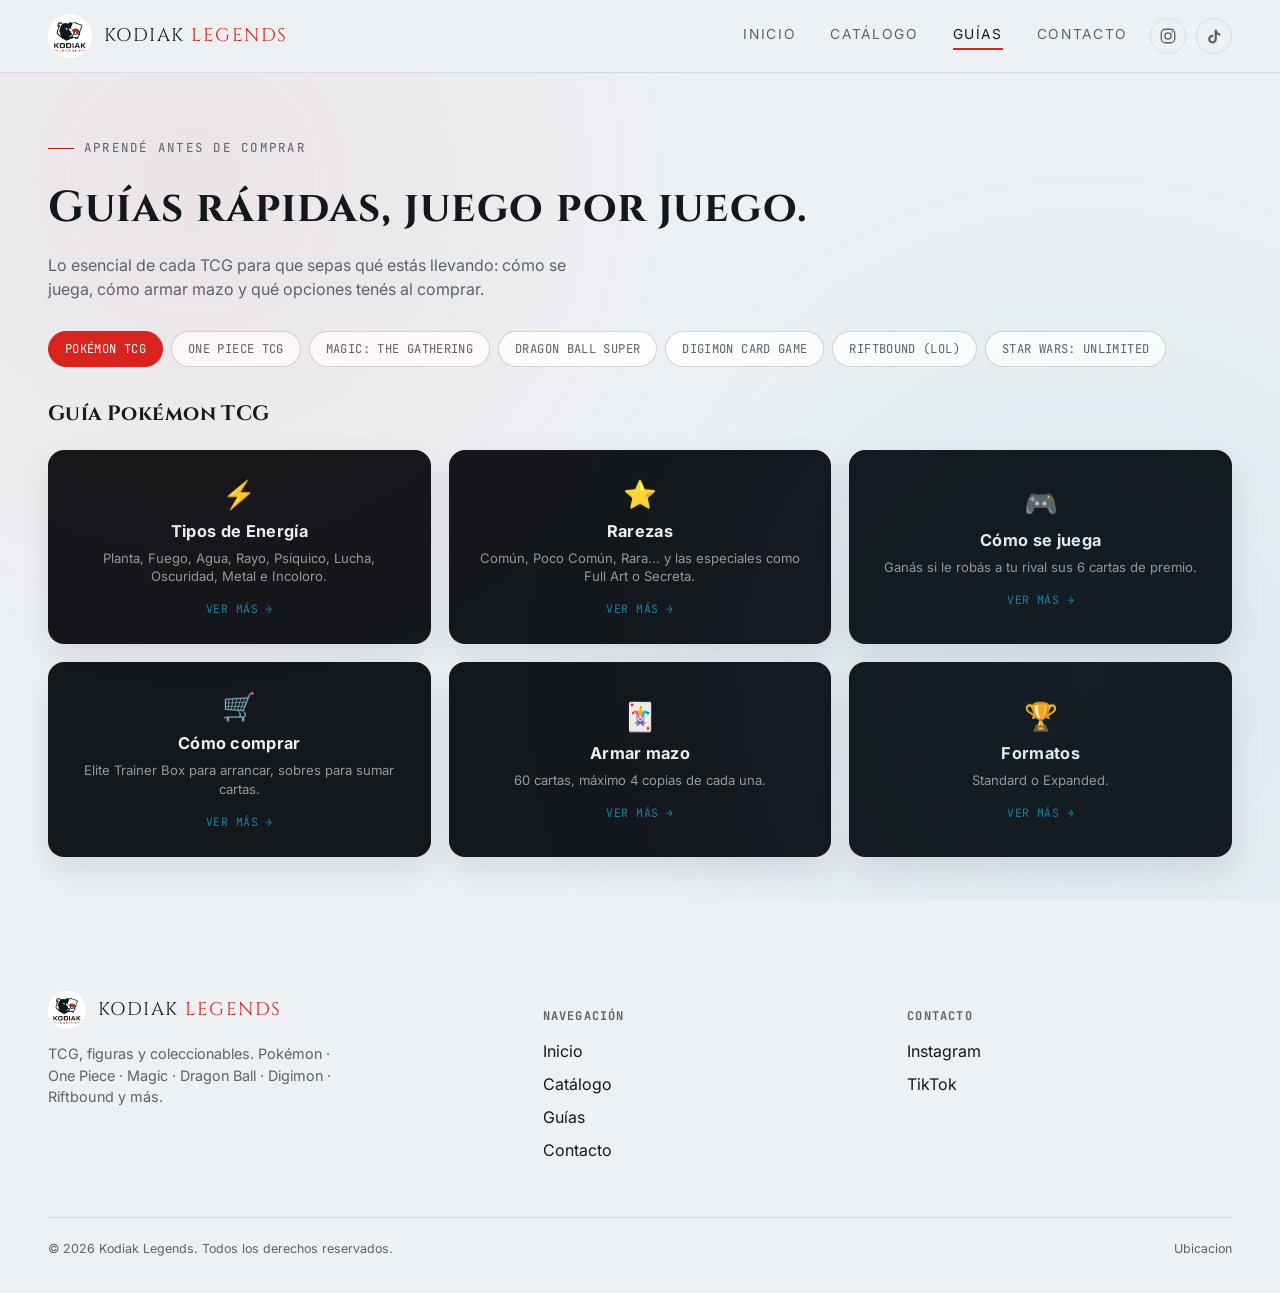
==== guias.html @ 85f3c614 "Primera version Kodiak Legends" ====
<!DOCTYPE html>
<html lang="es-AR">
<head>
<meta charset="UTF-8">
<meta name="viewport" content="width=device-width, initial-scale=1.0">
<title>Guías — Kodiak Legends</title>
<meta name="description" content="Guías rápidas de Pokémon TCG, One Piece, Magic, Dragon Ball, Digimon, Riftbound y Star Wars: Unlimited. Aprendé a jugar y a comprar.">
<link rel="icon" href="assets/logo.png">
<link rel="stylesheet" href="css/style.css">
</head>
<body>
<div class="bg-noise"></div>

<header class="site-header">
  <div class="wrap">
    <a href="index.html" class="brand">
      <img src="assets/logo.png" alt="Kodiak Legends">
      <span class="brand-name">KODIAK <span>LEGENDS</span></span>
    </a>
    <div class="nav-right">
      <nav class="nav-links">
        <a href="index.html">Inicio</a>
        <a href="products.html">Catálogo</a>
        <a href="guias.html" class="active">Guías</a>
        <a href="index.html#contacto">Contacto</a>
      </nav>
      <div class="social-icons">
        <a href="#" data-ig-link target="_blank" rel="noopener" aria-label="Instagram">
          <svg viewBox="0 0 24 24" width="18" height="18" fill="none" stroke="currentColor" stroke-width="1.8" stroke-linecap="round" stroke-linejoin="round">
            <rect x="3" y="3" width="18" height="18" rx="5.5"/>
            <circle cx="12" cy="12" r="4.2"/>
            <circle cx="17.4" cy="6.6" r="1.1" fill="currentColor" stroke="none"/>
          </svg>
        </a>
        <a href="#" data-tiktok-link target="_blank" rel="noopener" aria-label="TikTok">
          <svg viewBox="0 0 24 24" width="17" height="17" fill="currentColor">
            <path d="M16.6 5.82c-.85-.93-1.32-2.13-1.32-3.4h-3.2v13.34c0 1.6-1.3 2.9-2.9 2.9-1.6 0-2.9-1.3-2.9-2.9 0-1.6 1.3-2.9 2.9-2.9.28 0 .55.04.8.12v-3.28a6.14 6.14 0 0 0-.8-.05c-3.37 0-6.1 2.73-6.1 6.1 0 3.37 2.73 6.1 6.1 6.1 3.37 0 6.1-2.73 6.1-6.1V9.28a8.36 8.36 0 0 0 4.9 1.56V7.64c-1.16 0-2.26-.4-3.18-1.08a5.6 5.6 0 0 1-.4-.74z"/>
          </svg>
        </a>
      </div>
      <button class="hamburger" aria-label="Abrir menú"><span></span><span></span><span></span></button>
    </div>
  </div>
</header>

<main>
  <section class="guide-header">
    <div class="wrap">
      <p class="eyebrow">Aprendé antes de comprar</p>
      <h1>Guías rápidas, juego por juego.</h1>
      <p>Lo esencial de cada TCG para que sepas qué estás llevando: cómo se juega, cómo armar mazo y qué opciones tenés al comprar.</p>
    </div>
  </section>

  <div class="wrap">
    <div class="guide-tabs" id="guideTabs"></div>
    <h2 class="guide-active-title" id="guideActiveTitle"></h2>
    <div class="guide-grid" id="guideGrid"></div>
  </div>
</main>

<footer class="site-footer">
  <div class="wrap">
    <div class="footer-grid">
      <div>
        <div class="footer-brand">
          <img src="assets/logo.png" alt="Kodiak Legends">
          <span class="brand-name">KODIAK <span>LEGENDS</span></span>
        </div>
        <p style="color:var(--bone-dim); max-width:32ch; font-size:0.9rem;">TCG, figuras y coleccionables. Pokémon · One Piece · Magic · Dragon Ball · Digimon · Riftbound y más.</p>
      </div>
      <div>
        <h4>Navegación</h4>
        <ul>
          <li><a href="index.html">Inicio</a></li>
          <li><a href="products.html">Catálogo</a></li>
          <li><a href="guias.html">Guías</a></li>
          <li><a href="index.html#contacto">Contacto</a></li>
        </ul>
      </div>
      <div>
        <h4>Contacto</h4>
        <ul>
          <li><a href="#" data-ig-link target="_blank" rel="noopener">Instagram</a></li>
          <li><a href="#" data-tiktok-link target="_blank" rel="noopener">TikTok</a></li>
        </ul>
      </div>
    </div>
    <div class="footer-bottom">
      <span>© 2026 Kodiak Legends. Todos los derechos reservados.</span>
      <span>Ubicacion</span>
    </div>
  </div>
</footer>

<script src="js/products.js"></script>
<script src="js/guides.js"></script>
<script src="js/main.js"></script>
<script>
  document.addEventListener("DOMContentLoaded", () => {
    const tabsEl = document.getElementById("guideTabs");
    const gridEl = document.getElementById("guideGrid");

    let active = GUIDE_GAMES[0].id;
    const initialHash = window.location.hash.replace("#", "");
    if (GUIDE_GAMES.some((g) => g.id === initialHash)) active = initialHash;

    function renderTabs() {
      tabsEl.innerHTML = GUIDE_GAMES.map(
        (g) => `<button class="guide-tab ${g.id === active ? "active" : ""}" data-game="${g.id}">${g.name}</button>`
      ).join("");
    }

    function renderGrid() {
      const game = GUIDE_GAMES.find((g) => g.id === active);
      document.getElementById("guideActiveTitle").textContent = `Guía ${game.name}`;
      gridEl.innerHTML = game.topics
        .map(
          (t, i) => `<button class="guide-plate" data-topic="${i}" aria-label="Abrir ${t.title}">
            <span class="guide-plate-icon">${t.icon}</span>
            <h3>${t.title}</h3>
            <p>${t.teaser}</p>
            <span class="guide-plate-cta">Ver más →</span>
          </button>`
        )
        .join("");
      gridEl.querySelectorAll(".guide-plate").forEach((el) => {
        el.addEventListener("click", () => openGuideModal(game, game.topics[Number(el.dataset.topic)]));
      });
    }

    /* ---------- Modal de guía ---------- */
    function ensureGuideModal() {
      if (document.getElementById("guideModal")) return;
      const overlay = document.createElement("div");
      overlay.className = "modal-overlay";
      overlay.id = "guideModal";
      overlay.innerHTML = `
        <div class="guide-modal-box">
          <button class="modal-close" aria-label="Cerrar">✕</button>
          <span class="guide-modal-icon" id="guideModalIcon"></span>
          <span class="card-cat" id="guideModalGame"></span>
          <h3 id="guideModalTitle"></h3>
          <p class="modal-desc" id="guideModalDesc"></p>
        </div>`;
      document.body.appendChild(overlay);
      overlay.addEventListener("click", (e) => {
        if (e.target === overlay || e.target.classList.contains("modal-close")) closeGuideModal();
      });
      document.addEventListener("keydown", (e) => {
        if (e.key === "Escape") closeGuideModal();
      });
    }
    function openGuideModal(game, topic) {
      ensureGuideModal();
      document.getElementById("guideModalIcon").textContent = topic.icon;
      document.getElementById("guideModalGame").textContent = game.name;
      document.getElementById("guideModalTitle").textContent = topic.title;
      document.getElementById("guideModalDesc").textContent = topic.desc;
      document.getElementById("guideModal").classList.add("open");
    }
    function closeGuideModal() {
      const overlay = document.getElementById("guideModal");
      if (overlay) overlay.classList.remove("open");
    }

    tabsEl.addEventListener("click", (e) => {
      const btn = e.target.closest(".guide-tab");
      if (!btn) return;
      active = btn.dataset.game;
      history.replaceState(null, "", `#${active}`);
      renderTabs();
      renderGrid();
    });

    renderTabs();
    renderGrid();
  });
</script>
</body>
</html>
---- css/style.css ----
/* ============================================================
   KODIAK LEGENDS — Design tokens
   ============================================================ */
@import url('https://fonts.googleapis.com/css2?family=Cinzel:wght@500;600;700;900&family=Inter:wght@400;500;600;700&family=JetBrains+Mono:wght@400;600;700&display=swap');

:root {
  /* color — tema claro, distinto del negro de Omega Store */
  --ink: #EDF1F4;
  /* fondo general, gris acero muy claro */
  --ink-2: #FFFFFF;
  /* tarjetas / paneles */
  --ink-3: #E2E8ED;
  /* borde / degradé sutil */
  --bone: #14171B;
  /* texto principal (casi negro) */
  --bone-dim: #5B626B;
  /* texto secundario */
  --red: #D9241E;
  --red-dim: #AD1D18;
  --frost: #1E7FA0;
  /* celeste/hielo profundo, legible sobre fondo claro */
  --frost-dim: #145A73;
  --gold: #A6771F;
  --on-accent: #FFFFFF;
  /* texto sobre botones de color solido */

  /* type */
  --f-display: 'Cinzel', serif;
  --f-body: 'Inter', sans-serif;
  --f-mono: 'JetBrains Mono', monospace;

  /* layout */
  --maxw: 1240px;
  --radius-card: 18px;
  --border-thin: 1px solid rgba(20, 23, 27, 0.10);
  --header-h: 78px;
}

* {
  box-sizing: border-box;
}

html {
  scroll-behavior: smooth;
}

body {
  margin: 0;
  background: var(--ink);
  color: var(--bone);
  font-family: var(--f-body);
  line-height: 1.5;
  -webkit-font-smoothing: antialiased;
}

img {
  max-width: 100%;
  display: block;
}

a {
  color: inherit;
  text-decoration: none;
}

ul {
  list-style: none;
  margin: 0;
  padding: 0;
}

h1,
h2,
h3 {
  font-family: var(--f-display);
  margin: 0;
  letter-spacing: 0.02em;
}

p {
  margin: 0;
}

.wrap {
  max-width: var(--maxw);
  margin: 0 auto;
  padding: 0 28px;
}

@media (prefers-reduced-motion: reduce) {
  * {
    animation-duration: 0.001ms !important;
    transition-duration: 0.001ms !important;
  }
}

/* ---------- Textured background ---------- */
.bg-noise {
  position: fixed;
  inset: 0;
  pointer-events: none;
  z-index: 0;
  background-image:
    radial-gradient(circle at 15% 20%, rgba(217, 36, 30, 0.06), transparent 40%),
    radial-gradient(circle at 85% 75%, rgba(30, 127, 160, 0.07), transparent 45%);
}

/* ============================================================
   HEADER
   ============================================================ */
.site-header {
  position: sticky;
  top: 0;
  z-index: 50;
  background: rgba(237, 241, 244, 0.88);
  backdrop-filter: blur(10px);
  border-bottom: var(--border-thin);
}

.site-header .wrap {
  display: flex;
  align-items: center;
  justify-content: space-between;
  padding-top: 14px;
  padding-bottom: 14px;
  gap: 20px;
}

.brand {
  display: flex;
  align-items: center;
  gap: 12px;
}

.brand img {
  height: 44px;
  width: 44px;
  object-fit: cover;
  border-radius: 50%;
}

.brand-name {
  font-family: var(--f-display);
  font-size: 1.15rem;
  letter-spacing: 0.08em;
}

.brand-name span {
  color: var(--red);
}

.nav-right {
  display: flex;
  align-items: center;
  gap: 22px;
}

.nav-links {
  display: flex;
  align-items: center;
  gap: 34px;
}

.nav-links a {
  font-size: 0.86rem;
  text-transform: uppercase;
  letter-spacing: 0.12em;
  color: var(--bone-dim);
  transition: color 0.2s ease;
  position: relative;
  padding-bottom: 4px;
}

.nav-links a:hover,
.nav-links a.active {
  color: var(--bone);
}

.nav-links a.active::after {
  content: "";
  position: absolute;
  left: 0;
  right: 0;
  bottom: -2px;
  height: 2px;
  background: var(--red);
}

.social-icons {
  display: flex;
  align-items: center;
  gap: 10px;
}

.social-icons a {
  width: 36px;
  height: 36px;
  border-radius: 50%;
  display: flex;
  align-items: center;
  justify-content: center;
  border: var(--border-thin);
  color: var(--bone-dim);
  transition: all 0.2s ease;
}

.social-icons a svg {
  display: block;
}

.social-icons a:hover {
  border-color: var(--frost);
  color: var(--frost);
  transform: translateY(-2px);
}

.hamburger {
  display: none;
  flex-direction: column;
  gap: 5px;
  background: none;
  border: none;
  cursor: pointer;
  padding: 6px;
}

.hamburger span {
  width: 24px;
  height: 2px;
  background: var(--bone);
  transition: all 0.25s ease;
}

.hamburger.open span:nth-child(1) {
  transform: translateY(7px) rotate(45deg);
}

.hamburger.open span:nth-child(2) {
  opacity: 0;
}

.hamburger.open span:nth-child(3) {
  transform: translateY(-7px) rotate(-45deg);
}

/* ============================================================
   HERO
   ============================================================ */
.hero {
  position: relative;
  z-index: 1;
  padding: 96px 0 64px;
  overflow: hidden;
}

.hero .wrap {
  display: grid;
  grid-template-columns: 1.1fr 0.9fr;
  gap: 48px;
  align-items: center;
}

.eyebrow {
  font-family: var(--f-mono);
  font-size: 0.78rem;
  letter-spacing: 0.18em;
  text-transform: uppercase;
  color: var(--red-dim);
  display: flex;
  align-items: center;
  gap: 10px;
  margin-bottom: 18px;
}

.eyebrow::before {
  content: "";
  width: 26px;
  height: 1px;
  background: var(--red-dim);
}

.hero h1 {
  font-size: clamp(2.4rem, 4.6vw, 3.8rem);
  line-height: 1.05;
  font-weight: 700;
}

.hero h1 em {
  font-style: normal;
  color: var(--frost);
}

.hero p.lead {
  margin-top: 22px;
  max-width: 46ch;
  color: var(--bone-dim);
  font-size: 1.05rem;
}

.hero-actions {
  display: flex;
  gap: 16px;
  margin-top: 34px;
  flex-wrap: wrap;
}

.btn {
  display: inline-flex;
  align-items: center;
  gap: 8px;
  padding: 14px 26px;
  font-family: var(--f-mono);
  font-size: 0.82rem;
  letter-spacing: 0.04em;
  text-transform: uppercase;
  border-radius: 10px;
  cursor: pointer;
  border: 1px solid transparent;
  transition: transform 0.2s ease, background 0.2s ease;
}

.btn:hover {
  transform: translateY(-2px);
}

.btn-primary {
  background: var(--red);
  color: var(--on-accent);
}

.btn-primary:hover {
  background: var(--red-dim);
}

.btn-outline {
  border-color: rgba(20, 23, 27, 0.22);
  color: var(--bone);
}

.btn-outline:hover {
  border-color: var(--frost);
  color: var(--frost);
}

/* ---------- Hero visual: emblema circular con el logo (marca, no navegación) ---------- */
.hero-emblem {
  position: relative;
  width: 100%;
  max-width: 340px;
  aspect-ratio: 1/1;
  margin: 0 auto;
}
.emblem-ring {
  position: absolute; inset: 0; border-radius: 50%;
  border: 1px solid rgba(20,23,27,0.14);
  animation: emblem-spin 55s linear infinite;
}
.emblem-ring.ring-2 {
  inset: 32px; border-style: dashed; border-color: rgba(30,127,160,0.35);
  animation-duration: 70s; animation-direction: reverse;
}
.emblem-ring.ring-3 { inset: 60px; border-color: rgba(217,36,30,0.2); animation: none; }
@keyframes emblem-spin { to { transform: rotate(360deg); } }
.emblem-logo {
  position: absolute; top: 50%; left: 50%; transform: translate(-50%, -50%);
  width: 46%; height: 46%; object-fit: cover; border-radius: 50%;
  background: var(--ink-2); border: 1px solid rgba(20,23,27,0.10);
  filter: drop-shadow(0 18px 30px rgba(20,23,27,0.18));
}

/* ============================================================
   ÍNDICE DE CATEGORÍAS (tabla de contenidos, no grilla de íconos)
   ============================================================ */
.chapter-list { border-top: var(--border-thin); }
.chapter-row {
  display: flex; align-items: center; gap: 22px; padding: 20px 6px;
  border-bottom: var(--border-thin);
  transition: padding-left 0.2s ease, border-color 0.2s ease, background 0.2s ease;
}
.chapter-row:hover { padding-left: 16px; border-color: rgba(217,36,30,0.35); background: var(--ink-2); }
.chapter-index { font-family: var(--f-mono); font-size: 0.82rem; color: var(--bone-dim); width: 30px; flex-shrink: 0; }
.chapter-icon { font-size: 1.5rem; width: 40px; text-align: center; flex-shrink: 0; }
.chapter-info { flex: 1; display: flex; flex-direction: column; gap: 2px; }
.chapter-info .chapter-name { font-family: var(--f-display); font-size: 1.05rem; }
.chapter-info .chapter-count { font-family: var(--f-mono); font-size: 0.76rem; color: var(--bone-dim); }
.chapter-arrow { font-family: var(--f-mono); color: var(--frost); flex-shrink: 0; }

/* ============================================================
   CÓMO FUNCIONA (paso a paso)
   ============================================================ */
.how-it-works { padding-top: 24px; }
.steps-grid { display: grid; grid-template-columns: repeat(3, 1fr); gap: 22px; }
.step-card {
  background: var(--ink-2); border: var(--border-thin); border-radius: 16px; padding: 26px 22px;
  position: relative;
}
.step-num {
  display: inline-block; font-family: var(--f-mono); font-size: 0.8rem; font-weight: 700;
  color: var(--red); border: 1px solid rgba(217,36,30,0.3); border-radius: 999px; padding: 4px 12px;
  margin-bottom: 14px;
}
.step-card h3 { font-size: 1.1rem; margin-bottom: 8px; }
.step-card p { color: var(--bone-dim); font-size: 0.92rem; }

/* ============================================================
   SECTION HEADINGS
   ============================================================ */
.section {
  position: relative;
  z-index: 1;
  padding: 70px 0;
}

.section-head {
  display: flex;
  align-items: flex-end;
  justify-content: space-between;
  margin-bottom: 38px;
  gap: 20px;
  flex-wrap: wrap;
}

.section-head h2 {
  font-size: clamp(1.6rem, 2.6vw, 2.2rem);
}

.section-head p {
  color: var(--bone-dim);
  max-width: 40ch;
  margin-top: 8px;
}

.section-link {
  font-family: var(--f-mono);
  font-size: 0.8rem;
  color: var(--frost);
  white-space: nowrap;
}

.section-link:hover {
  text-decoration: underline;
}

/* ============================================================
   CARROUSEL DE DESTACADOS (autoplay)
   ============================================================ */
.carousel-shell {
  position: relative;
}

.carousel-track {
  display: flex;
  gap: 22px;
  overflow-x: auto;
  scroll-snap-type: x mandatory;
  padding-bottom: 10px;
  scrollbar-width: none;
}

.carousel-track::-webkit-scrollbar {
  display: none;
}

.carousel-track .card {
  flex: 0 0 260px;
  scroll-snap-align: start;
}

.carousel-nav {
  display: flex;
  gap: 10px;
  margin-top: 18px;
  justify-content: flex-end;
}

.carousel-nav button {
  width: 40px;
  height: 40px;
  border-radius: 50%;
  border: 1px solid rgba(20, 23, 27, 0.18);
  background: var(--ink-2);
  color: var(--bone);
  cursor: pointer;
  font-size: 1rem;
  display: flex;
  align-items: center;
  justify-content: center;
  transition: all 0.2s ease;
}

.carousel-nav button:hover {
  border-color: var(--red);
  color: var(--red);
}

/* ============================================================
   TARJETA DE PRODUCTO
   ============================================================ */
.card {
  position: relative;
  border-radius: var(--radius-card);
  background: var(--ink-2);
  border: var(--border-thin);
  overflow: hidden;
  cursor: pointer;
  transition: transform 0.25s ease, border-color 0.25s ease, box-shadow 0.25s ease;
}

.card:hover {
  transform: translateY(-6px);
  border-color: rgba(217, 36, 30, 0.35);
  box-shadow: 0 24px 44px rgba(20, 23, 27, 0.14);
}

.card::after {
  content: "";
  position: absolute;
  inset: 7px;
  border-radius: 12px;
  pointer-events: none;
  border: 1px solid rgba(20, 23, 27, 0.06);
}

.card-art {
  position: relative;
  aspect-ratio: 1/1;
  display: flex;
  align-items: center;
  justify-content: center;
  overflow: hidden;
  background: var(--ink-2);
}

.card-art img {
  width: 100%;
  height: 100%;
  object-fit: cover;
  display: block;
}

.card-art.has-img {
  background: var(--ink-2);
}

.card-art.has-img img {
  object-fit: contain;
  padding: 16px;
  box-sizing: border-box;
}

.card-art .art-placeholder {
  font-family: var(--f-mono);
  font-size: 0.66rem;
  letter-spacing: 0.08em;
  text-transform: uppercase;
  color: rgba(242, 241, 237, 0.55);
  text-align: center;
  padding: 0 14px;
}

.card.featured .card-art::before {
  content: "";
  position: absolute;
  inset: 0;
  opacity: 0;
  background: linear-gradient(115deg, transparent 30%, rgba(143, 216, 232, 0.5) 48%, rgba(255, 255, 255, 0.7) 50%, rgba(217, 36, 30, 0.45) 52%, transparent 70%);
  transform: translateX(-120%);
}

.card.featured:hover .card-art::before {
  opacity: 1;
  animation: sheen 1.1s ease forwards;
}

@keyframes sheen {
  to {
    transform: translateX(120%);
  }
}

.card-body {
  padding: 16px 16px 18px;
  position: relative;
  z-index: 1;
}

.card-cat {
  font-family: var(--f-mono);
  font-size: 0.68rem;
  color: var(--bone-dim);
  text-transform: uppercase;
  letter-spacing: 0.06em;
}

.card-name {
  font-family: var(--f-body);
  font-weight: 600;
  font-size: 0.95rem;
  margin-top: 6px;
  line-height: 1.3;
  min-height: 2.5em;
}

.card-foot {
  display: flex;
  align-items: center;
  justify-content: flex-end;
  margin-top: 14px;
}

.card-cta {
  font-family: var(--f-mono);
  font-size: 0.72rem;
  color: var(--frost);
}

/* ============================================================
   BANDA REDES
   ============================================================ */
.ig-band {
  border-top: var(--border-thin);
  border-bottom: var(--border-thin);
  padding: 34px 0;
  background: var(--ink-2);
}

.ig-band .wrap {
  display: flex;
  align-items: center;
  justify-content: space-between;
  flex-wrap: wrap;
  gap: 16px;
}

.ig-band-text {
  font-family: var(--f-mono);
  font-size: 0.85rem;
  color: var(--bone-dim);
  display: flex;
  align-items: center;
  gap: 10px;
}

.ig-band-icons {
  display: flex;
  align-items: center;
  gap: 6px;
  color: var(--frost);
}

.ig-band strong {
  color: var(--bone);
}

/* ============================================================
   FOOTER
   ============================================================ */
.site-footer {
  padding: 54px 0 34px;
  position: relative;
  z-index: 1;
}

.footer-grid {
  display: grid;
  grid-template-columns: 1.4fr 1fr 1fr;
  gap: 40px;
}

.footer-brand {
  display: flex;
  align-items: center;
  gap: 12px;
  margin-bottom: 14px;
}

.footer-brand img {
  height: 38px;
  width: 38px;
  object-fit: cover;
  border-radius: 50%;
}

.site-footer h4 {
  font-family: var(--f-mono);
  font-size: 0.75rem;
  text-transform: uppercase;
  letter-spacing: 0.1em;
  color: var(--bone-dim);
  margin-bottom: 14px;
}

.site-footer ul li {
  margin-bottom: 9px;
}

.site-footer ul a:hover {
  color: var(--frost);
}

.footer-bottom {
  margin-top: 46px;
  padding-top: 22px;
  border-top: var(--border-thin);
  display: flex;
  justify-content: space-between;
  font-size: 0.78rem;
  color: var(--bone-dim);
  flex-wrap: wrap;
  gap: 10px;
}

/* ============================================================
   PÁGINA CATÁLOGO
   ============================================================ */
.catalog-header {
  padding: 54px 0 30px;
  position: relative;
  z-index: 1;
}

.catalog-header h1 {
  font-size: clamp(2rem, 3.6vw, 2.7rem);
}

.catalog-header p {
  color: var(--bone-dim);
  margin-top: 12px;
  max-width: 55ch;
}

.catalog-controls {
  position: sticky;
  top: var(--header-h);
  z-index: 40;
  background: rgba(237, 241, 244, 0.94);
  backdrop-filter: blur(10px);
  border-top: var(--border-thin);
  border-bottom: var(--border-thin);
  padding: 18px 0;
}

.controls-row {
  display: flex;
  gap: 16px;
  align-items: center;
  flex-wrap: wrap;
}

.search-box {
  flex: 1;
  min-width: 220px;
  display: flex;
  align-items: center;
  gap: 10px;
  background: var(--ink-2);
  border: var(--border-thin);
  border-radius: 10px;
  padding: 10px 14px;
}

.search-box input {
  background: none;
  border: none;
  outline: none;
  color: var(--bone);
  font-family: var(--f-body);
  width: 100%;
  font-size: 0.92rem;
}

.search-box input::placeholder {
  color: var(--bone-dim);
}

.chip-row {
  display: flex;
  gap: 8px;
  flex-wrap: wrap;
}

.chip {
  font-family: var(--f-mono);
  font-size: 0.76rem;
  letter-spacing: 0.03em;
  text-transform: uppercase;
  padding: 8px 14px;
  border-radius: 999px;
  border: 1px solid rgba(20, 23, 27, 0.18);
  cursor: pointer;
  background: var(--ink-2);
  color: var(--bone-dim);
  transition: all 0.2s ease;
  white-space: nowrap;
}

.chip:hover {
  border-color: var(--bone);
  color: var(--bone);
}

.chip.active {
  background: var(--red);
  border-color: var(--red);
  color: var(--on-accent);
}

.sort-select {
  background: var(--ink-2);
  border: var(--border-thin);
  border-radius: 10px;
  color: var(--bone);
  font-family: var(--f-mono);
  font-size: 0.78rem;
  padding: 10px 12px;
  cursor: pointer;
}

.catalog-meta {
  padding: 22px 0 0;
  font-family: var(--f-mono);
  font-size: 0.8rem;
  color: var(--bone-dim);
}

.catalog-grid {
  display: grid;
  grid-template-columns: repeat(auto-fill, minmax(230px, 1fr));
  gap: 22px;
  padding: 26px 0 70px;
}

.empty-state {
  text-align: center;
  padding: 80px 20px;
  color: var(--bone-dim);
}

.empty-state h3 {
  font-family: var(--f-display);
  color: var(--bone);
  margin-bottom: 10px;
}

/* ---------- Modal producto ---------- */
.modal-overlay {
  position: fixed;
  inset: 0;
  background: rgba(15, 17, 20, 0.55);
  backdrop-filter: blur(4px);
  z-index: 100;
  display: flex;
  align-items: center;
  justify-content: center;
  padding: 20px;
  opacity: 0;
  pointer-events: none;
  transition: opacity 0.25s ease;
}

.modal-overlay.open {
  opacity: 1;
  pointer-events: auto;
}

.modal-box {
  background: var(--ink-2);
  border: var(--border-thin);
  border-radius: 20px;
  max-width: 560px;
  width: 100%;
  display: grid;
  grid-template-columns: 200px 1fr;
  overflow: hidden;
  box-shadow: 0 30px 70px rgba(15, 17, 20, 0.35);
  transform: translateY(16px);
  transition: transform 0.25s ease;
}

.modal-overlay.open .modal-box {
  transform: translateY(0);
}

.modal-art {
  aspect-ratio: 1/1;
  display: flex;
  align-items: center;
  justify-content: center;
  background: var(--ink-2);
}

.modal-art.has-img {
  background: var(--ink-2);
}

.modal-art.has-img img {
  object-fit: contain;
  padding: 16px;
  box-sizing: border-box;
}

.modal-art .art-placeholder {
  font-family: var(--f-mono);
  font-size: 0.66rem;
  letter-spacing: 0.08em;
  text-transform: uppercase;
  color: rgba(242, 241, 237, 0.55);
  text-align: center;
  padding: 0 14px;
}

.modal-info {
  padding: 26px 24px;
  position: relative;
}

.modal-close {
  position: absolute;
  top: 14px;
  right: 16px;
  background: none;
  border: none;
  color: var(--bone-dim);
  font-size: 1.3rem;
  cursor: pointer;
}

.modal-close:hover {
  color: var(--bone);
}

.modal-info .card-cat {
  display: block;
}

.modal-info h3 {
  margin-top: 8px;
  font-size: 1.2rem;
}

.modal-info .modal-desc {
  margin-top: 12px;
  color: var(--bone-dim);
  font-size: 0.92rem;
}

.modal-info .modal-social {
  display: flex;
  gap: 10px;
  margin-top: 22px;
}

.modal-info .btn {
  flex: 1;
  justify-content: center;
}

/* ============================================================
   PÁGINA GUÍAS
   ============================================================ */
.guide-header { padding: 54px 0 30px; position: relative; z-index: 1; }
.guide-header h1 { font-size: clamp(2rem, 3.6vw, 2.7rem); }
.guide-header p { color: var(--bone-dim); margin-top: 12px; max-width: 55ch; }

.guide-tabs { display: flex; gap: 8px; flex-wrap: wrap; padding: 0 0 32px; }
.guide-active-title { font-size: 1.3rem; margin-bottom: 20px; }
.guide-tab {
  font-family: var(--f-mono); font-size: 0.76rem; letter-spacing: 0.03em; text-transform: uppercase;
  padding: 9px 16px; border-radius: 999px; border: 1px solid rgba(20,23,27,0.18); cursor: pointer;
  background: var(--ink-2); color: var(--bone-dim); transition: all 0.2s ease; white-space: nowrap;
}.guide-tab:hover { border-color: var(--bone); color: var(--bone); }
.guide-tab.active { background: var(--red); border-color: var(--red); color: var(--on-accent); }

.guide-grid {
  display: grid; grid-template-columns: repeat(3, 1fr); gap: 18px; padding-bottom: 80px;
}
.guide-plate {
  background: var(--bone); color: var(--ink); border-radius: 16px; padding: 28px 22px; min-height: 170px;
  display: flex; flex-direction: column; align-items: center; justify-content: center; text-align: center;
  transition: transform 0.2s ease, box-shadow 0.2s ease; box-shadow: 0 14px 30px rgba(20,23,27,0.10);
  border: none; font-family: inherit; cursor: pointer; width: 100%;
}
.guide-plate:hover { transform: translateY(-5px); box-shadow: 0 22px 44px rgba(20,23,27,0.18); }
.guide-plate-icon { font-size: 1.7rem; margin-bottom: 10px; }
.guide-plate h3 { font-family: var(--f-body); font-weight: 700; font-size: 1.02rem; margin-bottom: 8px; }
.guide-plate p { font-family: var(--f-body); font-size: 0.82rem; color: rgba(242,241,237,0.6); line-height: 1.4; }
.guide-plate-cta {
  display: block; margin-top: 16px; font-family: var(--f-mono); font-size: 0.72rem; letter-spacing: 0.04em;
  text-transform: uppercase; color: var(--frost);
}

/* ---------- Modal de guía ---------- */
.guide-modal-box {
  background: var(--ink-2); border: var(--border-thin); border-radius: 20px; max-width: 480px; width: 100%;
  padding: 30px 26px; position: relative; box-shadow: 0 30px 70px rgba(15,17,20,0.35);
  transform: translateY(16px); transition: transform 0.25s ease;
}
.modal-overlay.open .guide-modal-box { transform: translateY(0); }
.guide-modal-icon { display: block; font-size: 1.8rem; margin-bottom: 8px; }
.guide-modal-box h3 { margin-top: 8px; font-size: 1.25rem; }
.guide-modal-box .modal-desc { margin-top: 14px; color: var(--bone-dim); font-size: 0.95rem; }

/* ============================================================
   RESPONSIVE
   ============================================================ */
@media (max-width: 980px) {
  .hero .wrap {
    grid-template-columns: 1fr;
  }

  .hero-emblem {
    max-width: 220px;
    order: -1;
    margin-bottom: 10px;
  }

  .steps-grid {
    grid-template-columns: 1fr;
  }

  .guide-grid {
    grid-template-columns: repeat(2, 1fr);
  }

  .footer-grid {
    grid-template-columns: 1fr 1fr;
  }
}

@media (max-width: 720px) {
  .nav-right {
    gap: 12px;
  }

  .nav-links {
    position: fixed;
    top: var(--header-h);
    left: 0;
    right: 0;
    background: var(--ink);
    border-bottom: var(--border-thin);
    flex-direction: column;
    align-items: flex-start;
    gap: 0;
    max-height: 0;
    overflow: hidden;
    transition: max-height 0.3s ease;
    z-index: 49;
  }

  .nav-links.open {
    max-height: 260px;
  }

  .nav-links a {
    width: 100%;
    padding: 16px 28px;
    border-bottom: var(--border-thin);
  }

  .hamburger {
    display: flex;
  }

  .catalog-grid {
    grid-template-columns: repeat(2, minmax(140px, 1fr));
    gap: 14px;
  }

  .chapter-row {
    gap: 14px;
    padding: 16px 4px;
  }

  .chapter-icon {
    width: 30px;
  }

  .modal-box {
    grid-template-columns: 1fr;
  }

  .guide-grid {
    grid-template-columns: 1fr;
  }

  .footer-grid {
    grid-template-columns: 1fr;
    gap: 28px;
  }
}

/* Keyboard focus visibility */
a:focus-visible,
button:focus-visible,
input:focus-visible {
  outline: 2px solid var(--frost);
  outline-offset: 2px;
}
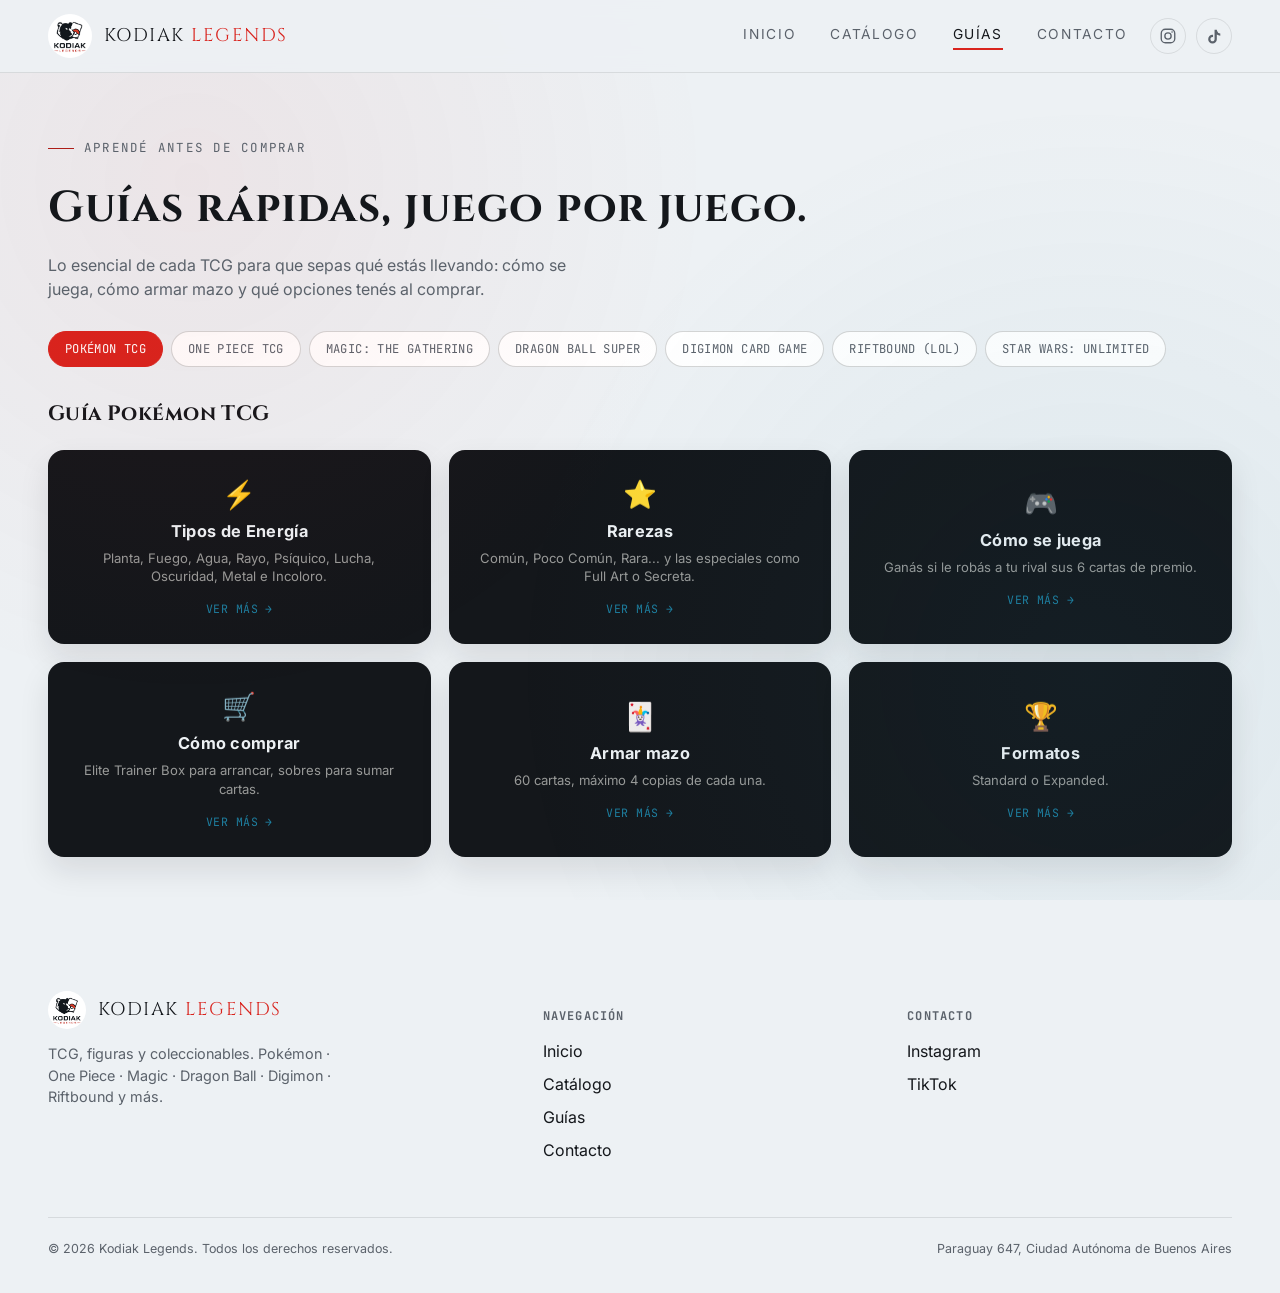
==== commit f3ab40a3: "Actualización de la tienda Kodiak" ====
--- a/guias.html
+++ b/guias.html
@@ -1,141 +1,148 @@
 <!DOCTYPE html>
 <html lang="es-AR">
+
 <head>
-<meta charset="UTF-8">
-<meta name="viewport" content="width=device-width, initial-scale=1.0">
-<title>Guías — Kodiak Legends</title>
-<meta name="description" content="Guías rápidas de Pokémon TCG, One Piece, Magic, Dragon Ball, Digimon, Riftbound y Star Wars: Unlimited. Aprendé a jugar y a comprar.">
-<link rel="icon" href="assets/logo.png">
-<link rel="stylesheet" href="css/style.css">
+  <meta charset="UTF-8">
+  <meta name="viewport" content="width=device-width, initial-scale=1.0">
+  <title>Guías — Kodiak Legends</title>
+  <meta name="description"
+    content="Guías rápidas de Pokémon TCG, One Piece, Magic, Dragon Ball, Digimon, Riftbound y Star Wars: Unlimited. Aprendé a jugar y a comprar.">
+  <link rel="icon" href="assets/logo.png">
+  <link rel="stylesheet" href="css/style.css">
 </head>
+
 <body>
-<div class="bg-noise"></div>
+  <div class="bg-noise"></div>
 
-<header class="site-header">
-  <div class="wrap">
-    <a href="index.html" class="brand">
-      <img src="assets/logo.png" alt="Kodiak Legends">
-      <span class="brand-name">KODIAK <span>LEGENDS</span></span>
-    </a>
-    <div class="nav-right">
-      <nav class="nav-links">
-        <a href="index.html">Inicio</a>
-        <a href="products.html">Catálogo</a>
-        <a href="guias.html" class="active">Guías</a>
-        <a href="index.html#contacto">Contacto</a>
-      </nav>
-      <div class="social-icons">
-        <a href="#" data-ig-link target="_blank" rel="noopener" aria-label="Instagram">
-          <svg viewBox="0 0 24 24" width="18" height="18" fill="none" stroke="currentColor" stroke-width="1.8" stroke-linecap="round" stroke-linejoin="round">
-            <rect x="3" y="3" width="18" height="18" rx="5.5"/>
-            <circle cx="12" cy="12" r="4.2"/>
-            <circle cx="17.4" cy="6.6" r="1.1" fill="currentColor" stroke="none"/>
-          </svg>
-        </a>
-        <a href="#" data-tiktok-link target="_blank" rel="noopener" aria-label="TikTok">
-          <svg viewBox="0 0 24 24" width="17" height="17" fill="currentColor">
-            <path d="M16.6 5.82c-.85-.93-1.32-2.13-1.32-3.4h-3.2v13.34c0 1.6-1.3 2.9-2.9 2.9-1.6 0-2.9-1.3-2.9-2.9 0-1.6 1.3-2.9 2.9-2.9.28 0 .55.04.8.12v-3.28a6.14 6.14 0 0 0-.8-.05c-3.37 0-6.1 2.73-6.1 6.1 0 3.37 2.73 6.1 6.1 6.1 3.37 0 6.1-2.73 6.1-6.1V9.28a8.36 8.36 0 0 0 4.9 1.56V7.64c-1.16 0-2.26-.4-3.18-1.08a5.6 5.6 0 0 1-.4-.74z"/>
-          </svg>
-        </a>
-      </div>
-      <button class="hamburger" aria-label="Abrir menú"><span></span><span></span><span></span></button>
-    </div>
-  </div>
-</header>
-
-<main>
-  <section class="guide-header">
+  <header class="site-header">
     <div class="wrap">
-      <p class="eyebrow">Aprendé antes de comprar</p>
-      <h1>Guías rápidas, juego por juego.</h1>
-      <p>Lo esencial de cada TCG para que sepas qué estás llevando: cómo se juega, cómo armar mazo y qué opciones tenés al comprar.</p>
-    </div>
-  </section>
-
-  <div class="wrap">
-    <div class="guide-tabs" id="guideTabs"></div>
-    <h2 class="guide-active-title" id="guideActiveTitle"></h2>
-    <div class="guide-grid" id="guideGrid"></div>
-  </div>
-</main>
-
-<footer class="site-footer">
-  <div class="wrap">
-    <div class="footer-grid">
-      <div>
-        <div class="footer-brand">
-          <img src="assets/logo.png" alt="Kodiak Legends">
-          <span class="brand-name">KODIAK <span>LEGENDS</span></span>
+      <a href="index.html" class="brand">
+        <img src="assets/logo.png" alt="Kodiak Legends">
+        <span class="brand-name">KODIAK <span>LEGENDS</span></span>
+      </a>
+      <div class="nav-right">
+        <nav class="nav-links">
+          <a href="index.html">Inicio</a>
+          <a href="products.html">Catálogo</a>
+          <a href="guias.html" class="active">Guías</a>
+          <a href="index.html#contacto">Contacto</a>
+        </nav>
+        <div class="social-icons">
+          <a href="#" data-ig-link target="_blank" rel="noopener" aria-label="Instagram">
+            <svg viewBox="0 0 24 24" width="18" height="18" fill="none" stroke="currentColor" stroke-width="1.8"
+              stroke-linecap="round" stroke-linejoin="round">
+              <rect x="3" y="3" width="18" height="18" rx="5.5" />
+              <circle cx="12" cy="12" r="4.2" />
+              <circle cx="17.4" cy="6.6" r="1.1" fill="currentColor" stroke="none" />
+            </svg>
+          </a>
+          <a href="#" data-tiktok-link target="_blank" rel="noopener" aria-label="TikTok">
+            <svg viewBox="0 0 24 24" width="17" height="17" fill="currentColor">
+              <path
+                d="M16.6 5.82c-.85-.93-1.32-2.13-1.32-3.4h-3.2v13.34c0 1.6-1.3 2.9-2.9 2.9-1.6 0-2.9-1.3-2.9-2.9 0-1.6 1.3-2.9 2.9-2.9.28 0 .55.04.8.12v-3.28a6.14 6.14 0 0 0-.8-.05c-3.37 0-6.1 2.73-6.1 6.1 0 3.37 2.73 6.1 6.1 6.1 3.37 0 6.1-2.73 6.1-6.1V9.28a8.36 8.36 0 0 0 4.9 1.56V7.64c-1.16 0-2.26-.4-3.18-1.08a5.6 5.6 0 0 1-.4-.74z" />
+            </svg>
+          </a>
         </div>
-        <p style="color:var(--bone-dim); max-width:32ch; font-size:0.9rem;">TCG, figuras y coleccionables. Pokémon · One Piece · Magic · Dragon Ball · Digimon · Riftbound y más.</p>
-      </div>
-      <div>
-        <h4>Navegación</h4>
-        <ul>
-          <li><a href="index.html">Inicio</a></li>
-          <li><a href="products.html">Catálogo</a></li>
-          <li><a href="guias.html">Guías</a></li>
-          <li><a href="index.html#contacto">Contacto</a></li>
-        </ul>
-      </div>
-      <div>
-        <h4>Contacto</h4>
-        <ul>
-          <li><a href="#" data-ig-link target="_blank" rel="noopener">Instagram</a></li>
-          <li><a href="#" data-tiktok-link target="_blank" rel="noopener">TikTok</a></li>
-        </ul>
+        <button class="hamburger" aria-label="Abrir menú"><span></span><span></span><span></span></button>
       </div>
     </div>
-    <div class="footer-bottom">
-      <span>© 2026 Kodiak Legends. Todos los derechos reservados.</span>
-      <span>Ubicacion</span>
+  </header>
+
+  <main>
+    <section class="guide-header">
+      <div class="wrap">
+        <p class="eyebrow">Aprendé antes de comprar</p>
+        <h1>Guías rápidas, juego por juego.</h1>
+        <p>Lo esencial de cada TCG para que sepas qué estás llevando: cómo se juega, cómo armar mazo y qué opciones
+          tenés al comprar.</p>
+      </div>
+    </section>
+
+    <div class="wrap">
+      <div class="guide-tabs" id="guideTabs"></div>
+      <h2 class="guide-active-title" id="guideActiveTitle"></h2>
+      <div class="guide-grid" id="guideGrid"></div>
     </div>
-  </div>
-</footer>
+  </main>
 
-<script src="js/products.js"></script>
-<script src="js/guides.js"></script>
-<script src="js/main.js"></script>
-<script>
-  document.addEventListener("DOMContentLoaded", () => {
-    const tabsEl = document.getElementById("guideTabs");
-    const gridEl = document.getElementById("guideGrid");
+  <footer class="site-footer">
+    <div class="wrap">
+      <div class="footer-grid">
+        <div>
+          <div class="footer-brand">
+            <img src="assets/logo.png" alt="Kodiak Legends">
+            <span class="brand-name">KODIAK <span>LEGENDS</span></span>
+          </div>
+          <p style="color:var(--bone-dim); max-width:32ch; font-size:0.9rem;">TCG, figuras y coleccionables. Pokémon ·
+            One Piece · Magic · Dragon Ball · Digimon · Riftbound y más.</p>
+        </div>
+        <div>
+          <h4>Navegación</h4>
+          <ul>
+            <li><a href="index.html">Inicio</a></li>
+            <li><a href="products.html">Catálogo</a></li>
+            <li><a href="guias.html">Guías</a></li>
+            <li><a href="index.html#contacto">Contacto</a></li>
+          </ul>
+        </div>
+        <div>
+          <h4>Contacto</h4>
+          <ul>
+            <li><a href="#" data-ig-link target="_blank" rel="noopener">Instagram</a></li>
+            <li><a href="#" data-tiktok-link target="_blank" rel="noopener">TikTok</a></li>
+          </ul>
+        </div>
+      </div>
+      <div class="footer-bottom">
+        <span>© 2026 Kodiak Legends. Todos los derechos reservados.</span>
+        <span>Paraguay 647, Ciudad Autónoma de Buenos Aires</span>
+      </div>
+    </div>
+  </footer>
 
-    let active = GUIDE_GAMES[0].id;
-    const initialHash = window.location.hash.replace("#", "");
-    if (GUIDE_GAMES.some((g) => g.id === initialHash)) active = initialHash;
+  <script src="js/products.js"></script>
+  <script src="js/guides.js"></script>
+  <script src="js/main.js"></script>
+  <script>
+    document.addEventListener("DOMContentLoaded", () => {
+      const tabsEl = document.getElementById("guideTabs");
+      const gridEl = document.getElementById("guideGrid");
 
-    function renderTabs() {
-      tabsEl.innerHTML = GUIDE_GAMES.map(
-        (g) => `<button class="guide-tab ${g.id === active ? "active" : ""}" data-game="${g.id}">${g.name}</button>`
-      ).join("");
-    }
+      let active = GUIDE_GAMES[0].id;
+      const initialHash = window.location.hash.replace("#", "");
+      if (GUIDE_GAMES.some((g) => g.id === initialHash)) active = initialHash;
 
-    function renderGrid() {
-      const game = GUIDE_GAMES.find((g) => g.id === active);
-      document.getElementById("guideActiveTitle").textContent = `Guía ${game.name}`;
-      gridEl.innerHTML = game.topics
-        .map(
-          (t, i) => `<button class="guide-plate" data-topic="${i}" aria-label="Abrir ${t.title}">
+      function renderTabs() {
+        tabsEl.innerHTML = GUIDE_GAMES.map(
+          (g) => `<button class="guide-tab ${g.id === active ? "active" : ""}" data-game="${g.id}">${g.name}</button>`
+        ).join("");
+      }
+
+      function renderGrid() {
+        const game = GUIDE_GAMES.find((g) => g.id === active);
+        document.getElementById("guideActiveTitle").textContent = `Guía ${game.name}`;
+        gridEl.innerHTML = game.topics
+          .map(
+            (t, i) => `<button class="guide-plate" data-topic="${i}" aria-label="Abrir ${t.title}">
             <span class="guide-plate-icon">${t.icon}</span>
             <h3>${t.title}</h3>
             <p>${t.teaser}</p>
             <span class="guide-plate-cta">Ver más →</span>
           </button>`
-        )
-        .join("");
-      gridEl.querySelectorAll(".guide-plate").forEach((el) => {
-        el.addEventListener("click", () => openGuideModal(game, game.topics[Number(el.dataset.topic)]));
-      });
-    }
+          )
+          .join("");
+        gridEl.querySelectorAll(".guide-plate").forEach((el) => {
+          el.addEventListener("click", () => openGuideModal(game, game.topics[Number(el.dataset.topic)]));
+        });
+      }
 
-    /* ---------- Modal de guía ---------- */
-    function ensureGuideModal() {
-      if (document.getElementById("guideModal")) return;
-      const overlay = document.createElement("div");
-      overlay.className = "modal-overlay";
-      overlay.id = "guideModal";
-      overlay.innerHTML = `
+      /* ---------- Modal de guía ---------- */
+      function ensureGuideModal() {
+        if (document.getElementById("guideModal")) return;
+        const overlay = document.createElement("div");
+        overlay.className = "modal-overlay";
+        overlay.id = "guideModal";
+        overlay.innerHTML = `
         <div class="guide-modal-box">
           <button class="modal-close" aria-label="Cerrar">✕</button>
           <span class="guide-modal-icon" id="guideModalIcon"></span>
@@ -143,39 +150,40 @@
           <h3 id="guideModalTitle"></h3>
           <p class="modal-desc" id="guideModalDesc"></p>
         </div>`;
-      document.body.appendChild(overlay);
-      overlay.addEventListener("click", (e) => {
-        if (e.target === overlay || e.target.classList.contains("modal-close")) closeGuideModal();
+        document.body.appendChild(overlay);
+        overlay.addEventListener("click", (e) => {
+          if (e.target === overlay || e.target.classList.contains("modal-close")) closeGuideModal();
+        });
+        document.addEventListener("keydown", (e) => {
+          if (e.key === "Escape") closeGuideModal();
+        });
+      }
+      function openGuideModal(game, topic) {
+        ensureGuideModal();
+        document.getElementById("guideModalIcon").textContent = topic.icon;
+        document.getElementById("guideModalGame").textContent = game.name;
+        document.getElementById("guideModalTitle").textContent = topic.title;
+        document.getElementById("guideModalDesc").textContent = topic.desc;
+        document.getElementById("guideModal").classList.add("open");
+      }
+      function closeGuideModal() {
+        const overlay = document.getElementById("guideModal");
+        if (overlay) overlay.classList.remove("open");
+      }
+
+      tabsEl.addEventListener("click", (e) => {
+        const btn = e.target.closest(".guide-tab");
+        if (!btn) return;
+        active = btn.dataset.game;
+        history.replaceState(null, "", `#${active}`);
+        renderTabs();
+        renderGrid();
       });
-      document.addEventListener("keydown", (e) => {
-        if (e.key === "Escape") closeGuideModal();
-      });
-    }
-    function openGuideModal(game, topic) {
-      ensureGuideModal();
-      document.getElementById("guideModalIcon").textContent = topic.icon;
-      document.getElementById("guideModalGame").textContent = game.name;
-      document.getElementById("guideModalTitle").textContent = topic.title;
-      document.getElementById("guideModalDesc").textContent = topic.desc;
-      document.getElementById("guideModal").classList.add("open");
-    }
-    function closeGuideModal() {
-      const overlay = document.getElementById("guideModal");
-      if (overlay) overlay.classList.remove("open");
-    }
 
-    tabsEl.addEventListener("click", (e) => {
-      const btn = e.target.closest(".guide-tab");
-      if (!btn) return;
-      active = btn.dataset.game;
-      history.replaceState(null, "", `#${active}`);
       renderTabs();
       renderGrid();
     });
+  </script>
+</body>
 
-    renderTabs();
-    renderGrid();
-  });
-</script>
-</body>
-</html>
+</html>
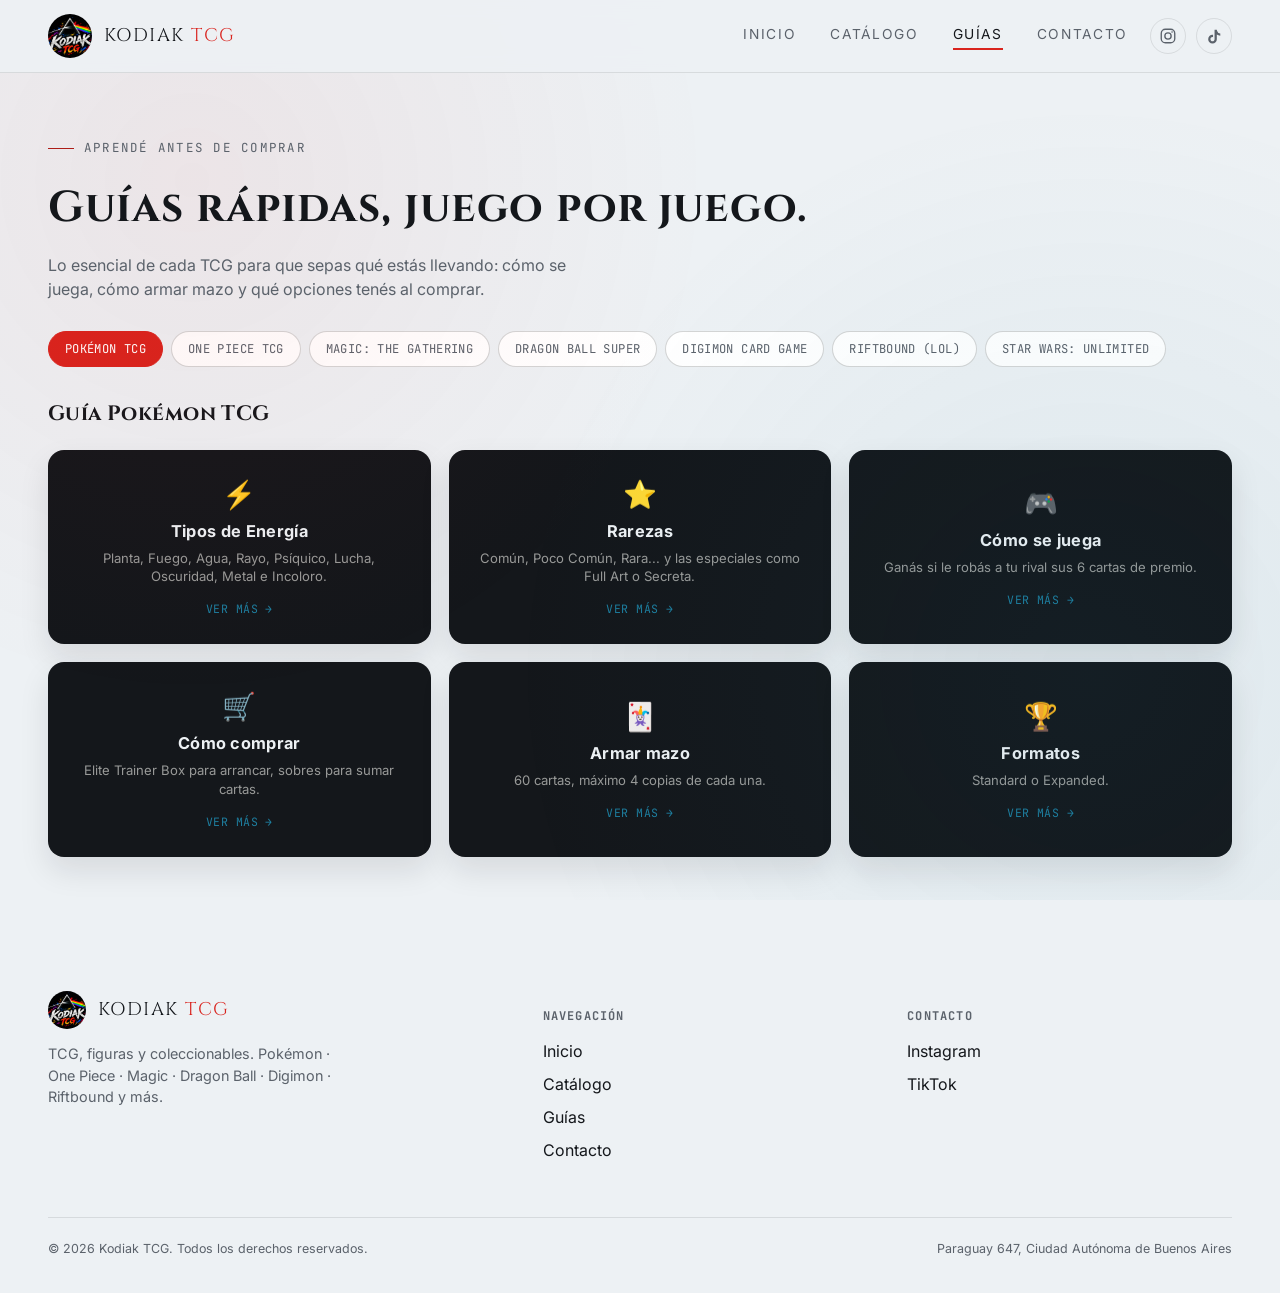
==== commit 5110b79d: "Cambio de nombre a Kodiak TCG y links de redes" ====
--- a/guias.html
+++ b/guias.html
@@ -4,7 +4,7 @@
 <head>
   <meta charset="UTF-8">
   <meta name="viewport" content="width=device-width, initial-scale=1.0">
-  <title>Guías — Kodiak Legends</title>
+  <title>Guías — Kodiak TCG</title>
   <meta name="description"
     content="Guías rápidas de Pokémon TCG, One Piece, Magic, Dragon Ball, Digimon, Riftbound y Star Wars: Unlimited. Aprendé a jugar y a comprar.">
   <link rel="icon" href="assets/logo.png">
@@ -17,8 +17,8 @@
   <header class="site-header">
     <div class="wrap">
       <a href="index.html" class="brand">
-        <img src="assets/logo.png" alt="Kodiak Legends">
-        <span class="brand-name">KODIAK <span>LEGENDS</span></span>
+        <img src="assets/logo.png" alt="Kodiak TCG">
+        <span class="brand-name">KODIAK <span>TCG</span></span>
       </a>
       <div class="nav-right">
         <nav class="nav-links">
@@ -70,8 +70,8 @@
       <div class="footer-grid">
         <div>
           <div class="footer-brand">
-            <img src="assets/logo.png" alt="Kodiak Legends">
-            <span class="brand-name">KODIAK <span>LEGENDS</span></span>
+            <img src="assets/logo.png" alt="Kodiak TCG">
+            <span class="brand-name">KODIAK <span>TCG</span></span>
           </div>
           <p style="color:var(--bone-dim); max-width:32ch; font-size:0.9rem;">TCG, figuras y coleccionables. Pokémon ·
             One Piece · Magic · Dragon Ball · Digimon · Riftbound y más.</p>
@@ -94,7 +94,7 @@
         </div>
       </div>
       <div class="footer-bottom">
-        <span>© 2026 Kodiak Legends. Todos los derechos reservados.</span>
+        <span>© 2026 Kodiak TCG. Todos los derechos reservados.</span>
         <span>Paraguay 647, Ciudad Autónoma de Buenos Aires</span>
       </div>
     </div>
--- a/css/style.css
+++ b/css/style.css
@@ -1,5 +1,5 @@
 /* ============================================================
-   KODIAK LEGENDS — Design tokens
+   KODIAK TCG — Design tokens
    ============================================================ */
 @import url('https://fonts.googleapis.com/css2?family=Cinzel:wght@500;600;700;900&family=Inter:wght@400;500;600;700&family=JetBrains+Mono:wght@400;600;700&display=swap');
 
@@ -558,7 +558,7 @@
   padding: 0 14px;
 }
 
-.card.featured .card-art::before {
+.card .card-art::before {
   content: "";
   position: absolute;
   inset: 0;
@@ -567,7 +567,7 @@
   transform: translateX(-120%);
 }
 
-.card.featured:hover .card-art::before {
+.card:hover .card-art::before {
   opacity: 1;
   animation: sheen 1.1s ease forwards;
 }
